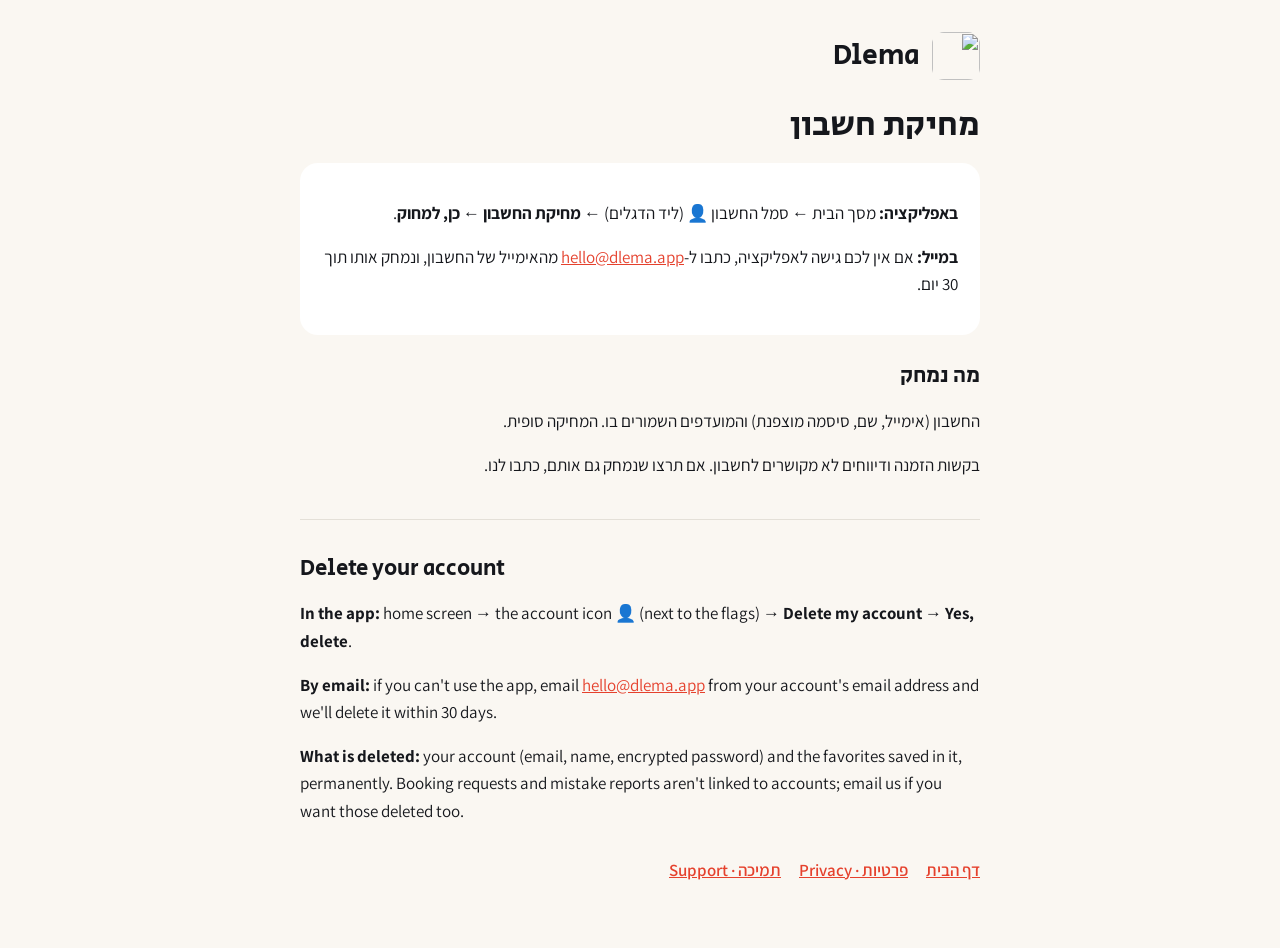
==== delete-account.html @ ca76a52c "Accounts: privacy policy update and account deletion page Co-Authored-By: Claude Opus 5.5 <noreply@a" ====
<!doctype html><html lang="he" dir="rtl"><head><meta charset="utf-8"><meta name="viewport" content="width=device-width, initial-scale=1"><link rel="icon" href="favicon.png"><link rel="preconnect" href="https://fonts.googleapis.com"><link href="https://fonts.googleapis.com/css2?family=Assistant:wght@400;600;700&family=Secular+One&display=swap" rel="stylesheet"><link rel="stylesheet" href="style.css"><title>Dlema – מחיקת חשבון</title></head><body><main>
<header><img src="icon.png" alt=""><a href="/">Dlema</a></header>
<h1>מחיקת חשבון</h1>
<div class="card">
<p><b>באפליקציה:</b> מסך הבית ← סמל החשבון 👤 (ליד הדגלים) ← <b>מחיקת החשבון</b> ← <b>כן, למחוק</b>.</p>
<p><b>במייל:</b> אם אין לכם גישה לאפליקציה, כתבו ל-<a href="mailto:hello@dlema.app">hello@dlema.app</a> מהאימייל של החשבון, ונמחק אותו תוך 30 יום.</p>
</div>
<h2>מה נמחק</h2>
<p>החשבון (אימייל, שם, סיסמה מוצפנת) והמועדפים השמורים בו. המחיקה סופית.</p>
<p>בקשות הזמנה ודיווחים לא מקושרים לחשבון. אם תרצו שנמחק גם אותם, כתבו לנו.</p>
<div class="lang" dir="ltr">
<h2>Delete your account</h2>
<p><b>In the app:</b> home screen → the account icon 👤 (next to the flags) → <b>Delete my account</b> → <b>Yes, delete</b>.</p>
<p><b>By email:</b> if you can't use the app, email <a href="mailto:hello@dlema.app">hello@dlema.app</a> from your account's email address and we'll delete it within 30 days.</p>
<p><b>What is deleted:</b> your account (email, name, encrypted password) and the favorites saved in it, permanently. Booking requests and mistake reports aren't linked to accounts; email us if you want those deleted too.</p>
</div>
<nav><a href="/">דף הבית</a><a href="privacy.html">פרטיות · Privacy</a><a href="support.html">תמיכה · Support</a></nav>
</main></body></html>
---- style.css ----
:root { --red:#E5412D; --text:#15171C; --muted:#6B7079; --bg:#FAF7F2; --card:#fff; }
* { box-sizing:border-box; }
body { margin:0; background:var(--bg); color:var(--text); font-family:'Assistant',Arial,sans-serif; font-size:17px; line-height:1.6; }
main { max-width:720px; margin:0 auto; padding:32px 20px 64px; }
header { display:flex; align-items:center; gap:12px; margin-bottom:24px; }
header img { width:48px; height:48px; border-radius:12px; }
header a { text-decoration:none; color:var(--text); font-family:'Secular One',Arial,sans-serif; font-size:28px; }
h1, h2 { font-family:'Secular One',Arial,sans-serif; font-weight:400; line-height:1.25; }
h1 { font-size:34px; margin:8px 0 12px; }
h2 { font-size:22px; margin:28px 0 6px; }
a { color:var(--red); }
.card { background:var(--card); border-radius:18px; padding:20px 22px; margin:16px 0; }
.muted { color:var(--muted); font-size:15px; }
nav { display:flex; gap:18px; flex-wrap:wrap; margin-top:32px; font-weight:600; }
.lang { border-top:1px solid #e4e0d8; margin-top:40px; padding-top:8px; }
[dir=ltr] { text-align:left; }
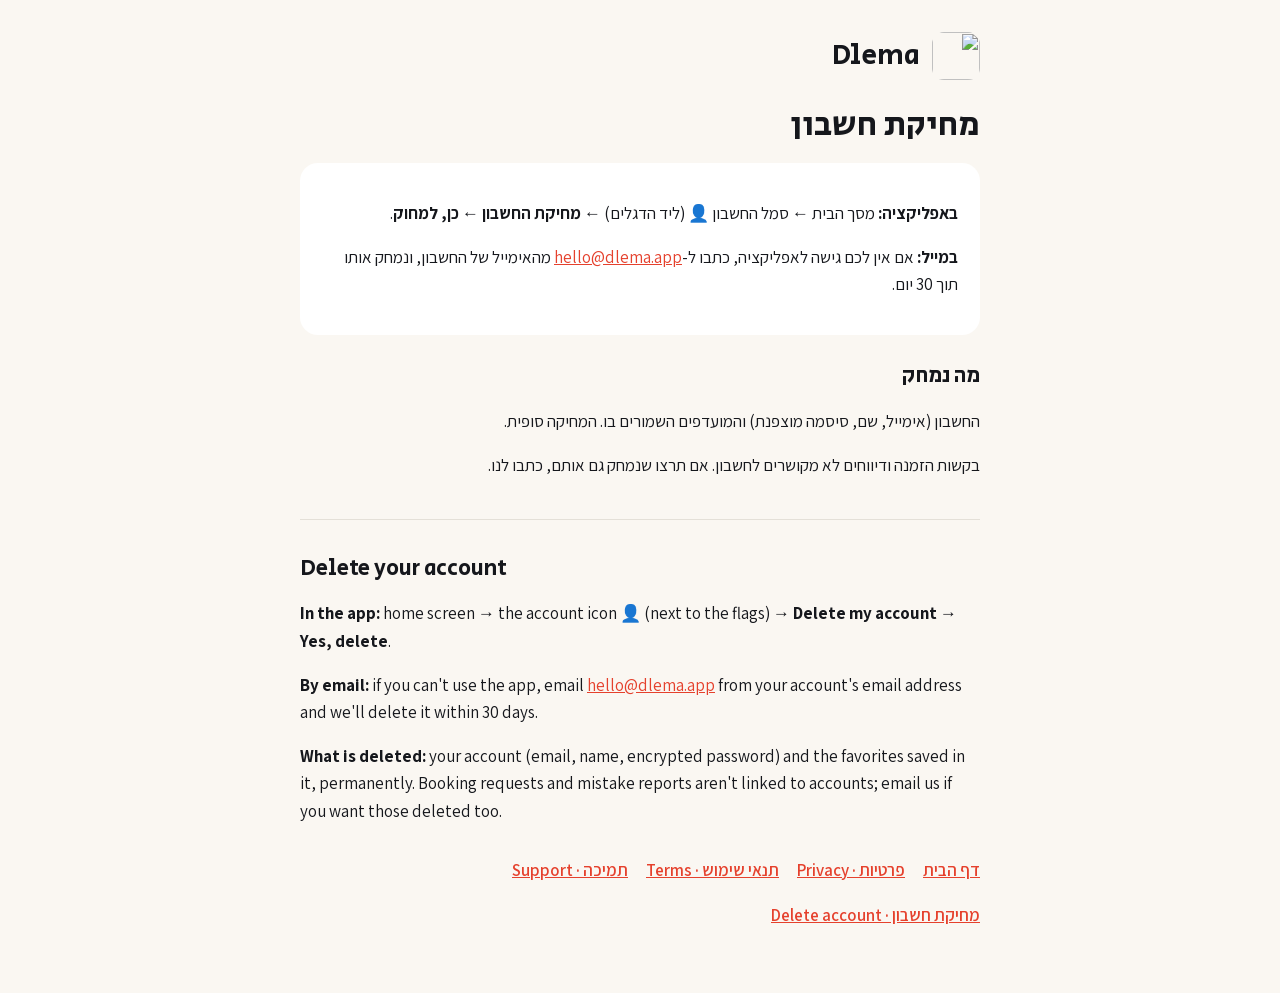
==== commit 4fbcfb38: "Full privacy policy and terms of use (Hebrew + English), fonts hosted on our site, footer links Co-A" ====
--- a/delete-account.html
+++ b/delete-account.html
@@ -1,4 +1,4 @@
-<!doctype html><html lang="he" dir="rtl"><head><meta charset="utf-8"><meta name="viewport" content="width=device-width, initial-scale=1"><link rel="icon" href="favicon.png"><link rel="preconnect" href="https://fonts.googleapis.com"><link href="https://fonts.googleapis.com/css2?family=Assistant:wght@400;600;700&family=Secular+One&display=swap" rel="stylesheet"><link rel="stylesheet" href="style.css"><title>Dlema – מחיקת חשבון</title></head><body><main>
+<!doctype html><html lang="he" dir="rtl"><head><meta charset="utf-8"><meta name="viewport" content="width=device-width, initial-scale=1"><link rel="icon" href="favicon.png"><link rel="stylesheet" href="/fonts/fonts.css"><link rel="stylesheet" href="style.css"><title>Dlema – מחיקת חשבון</title></head><body><main>
 <header><img src="icon.png" alt=""><a href="/">Dlema</a></header>
 <h1>מחיקת חשבון</h1>
 <div class="card">
@@ -14,5 +14,5 @@
 <p><b>By email:</b> if you can't use the app, email <a href="mailto:hello@dlema.app">hello@dlema.app</a> from your account's email address and we'll delete it within 30 days.</p>
 <p><b>What is deleted:</b> your account (email, name, encrypted password) and the favorites saved in it, permanently. Booking requests and mistake reports aren't linked to accounts; email us if you want those deleted too.</p>
 </div>
-<nav><a href="/">דף הבית</a><a href="privacy.html">פרטיות · Privacy</a><a href="support.html">תמיכה · Support</a></nav>
+<nav><a href="/">דף הבית</a><a href="/privacy">פרטיות · Privacy</a><a href="/terms">תנאי שימוש · Terms</a><a href="/support">תמיכה · Support</a><a href="/delete-account">מחיקת חשבון · Delete account</a></nav>
 </main></body></html>
--- a/fonts/fonts.css
+++ b/fonts/fonts.css
@@ -0,0 +1,17 @@
+/* Assistant + Secular One (SIL Open Font License), kept on our own site so visitors' IPs don't go to Google */
+@font-face { font-family: 'Assistant'; font-style: normal; font-weight: 400; font-display: swap;
+  src: url('Assistant-400-hebrew.woff2') format('woff2'); unicode-range: U+0307-0308, U+0590-05FF, U+200C-2010, U+20AA, U+25CC, U+FB1D-FB4F; }
+@font-face { font-family: 'Assistant'; font-style: normal; font-weight: 400; font-display: swap;
+  src: url('Assistant-400-latin.woff2') format('woff2'); unicode-range: U+0000-00FF, U+0131, U+0152-0153, U+02BB-02BC, U+02C6, U+02DA, U+02DC, U+0304, U+0308, U+0329, U+2000-206F, U+20AC, U+2122, U+2191, U+2193, U+2212, U+2215, U+FEFF, U+FFFD; }
+@font-face { font-family: 'Assistant'; font-style: normal; font-weight: 600; font-display: swap;
+  src: url('Assistant-600-hebrew.woff2') format('woff2'); unicode-range: U+0307-0308, U+0590-05FF, U+200C-2010, U+20AA, U+25CC, U+FB1D-FB4F; }
+@font-face { font-family: 'Assistant'; font-style: normal; font-weight: 600; font-display: swap;
+  src: url('Assistant-600-latin.woff2') format('woff2'); unicode-range: U+0000-00FF, U+0131, U+0152-0153, U+02BB-02BC, U+02C6, U+02DA, U+02DC, U+0304, U+0308, U+0329, U+2000-206F, U+20AC, U+2122, U+2191, U+2193, U+2212, U+2215, U+FEFF, U+FFFD; }
+@font-face { font-family: 'Assistant'; font-style: normal; font-weight: 700; font-display: swap;
+  src: url('Assistant-700-hebrew.woff2') format('woff2'); unicode-range: U+0307-0308, U+0590-05FF, U+200C-2010, U+20AA, U+25CC, U+FB1D-FB4F; }
+@font-face { font-family: 'Assistant'; font-style: normal; font-weight: 700; font-display: swap;
+  src: url('Assistant-700-latin.woff2') format('woff2'); unicode-range: U+0000-00FF, U+0131, U+0152-0153, U+02BB-02BC, U+02C6, U+02DA, U+02DC, U+0304, U+0308, U+0329, U+2000-206F, U+20AC, U+2122, U+2191, U+2193, U+2212, U+2215, U+FEFF, U+FFFD; }
+@font-face { font-family: 'Secular One'; font-style: normal; font-weight: 400; font-display: swap;
+  src: url('SecularOne-400-hebrew.woff2') format('woff2'); unicode-range: U+0307-0308, U+0590-05FF, U+200C-2010, U+20AA, U+25CC, U+FB1D-FB4F; }
+@font-face { font-family: 'Secular One'; font-style: normal; font-weight: 400; font-display: swap;
+  src: url('SecularOne-400-latin.woff2') format('woff2'); unicode-range: U+0000-00FF, U+0131, U+0152-0153, U+02BB-02BC, U+02C6, U+02DA, U+02DC, U+0304, U+0308, U+0329, U+2000-206F, U+20AC, U+2122, U+2191, U+2193, U+2212, U+2215, U+FEFF, U+FFFD; }
--- a/style.css
+++ b/style.css
@@ -14,3 +14,8 @@
 nav { display:flex; gap:18px; flex-wrap:wrap; margin-top:32px; font-weight:600; }
 .lang { border-top:1px solid #e4e0d8; margin-top:40px; padding-top:8px; }
 [dir=ltr] { text-align:left; }
+ul { padding-inline-start: 22px; }
+li { margin: 4px 0; }
+table { border-collapse: collapse; width: 100%; margin: 8px 0; background: var(--card); border-radius: 12px; overflow: hidden; }
+th, td { padding: 8px 12px; border-bottom: 1px solid #ece8e0; vertical-align: top; }
+th { text-align: start; font-weight: 700; }
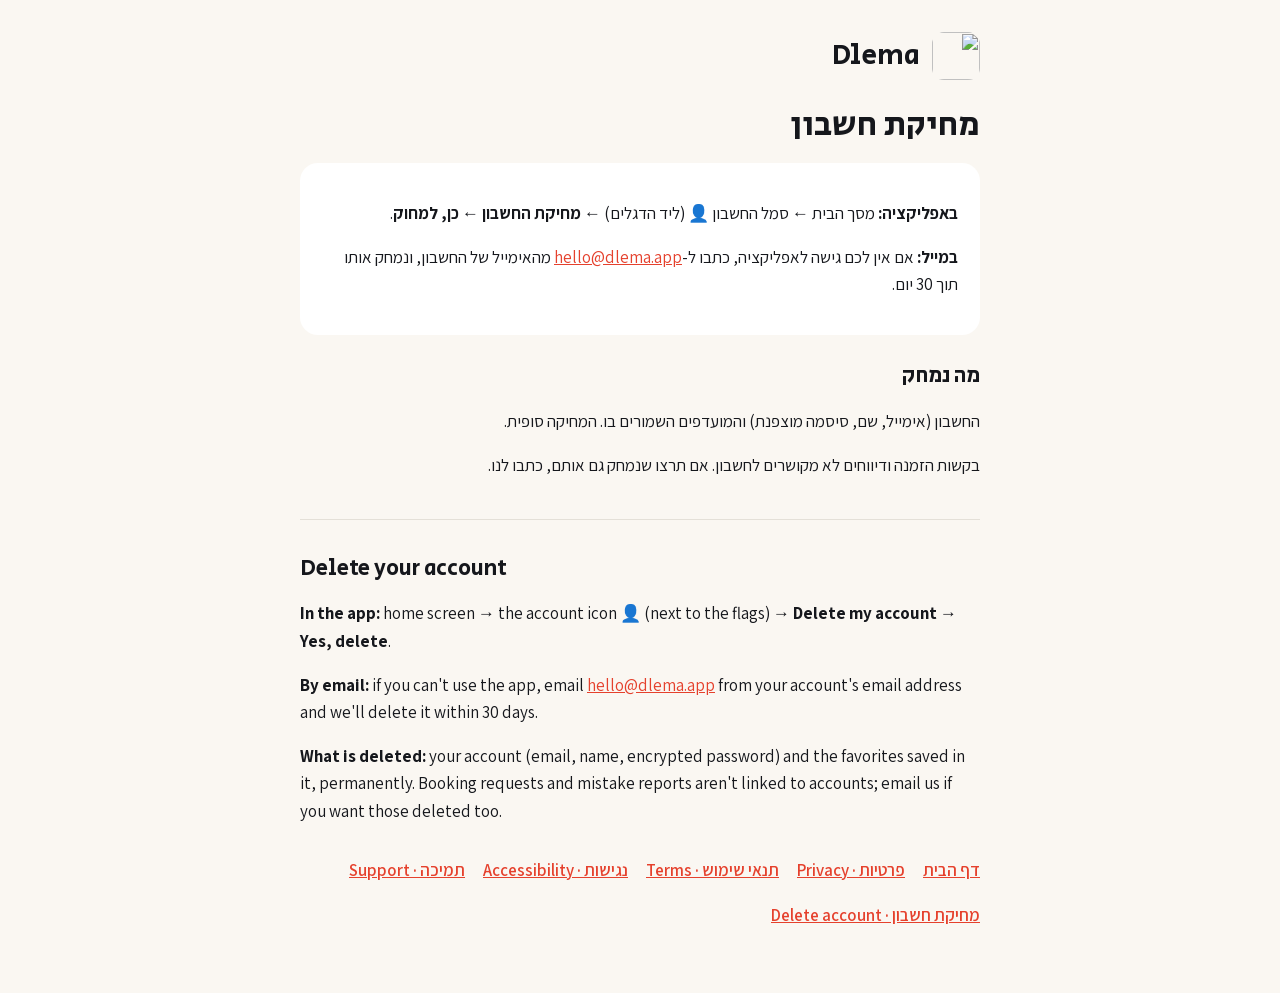
==== commit 83ac48ad: "Accessibility statement page (Hebrew + English) and menu link on every page Co-Authored-By: Claude O" ====
--- a/delete-account.html
+++ b/delete-account.html
@@ -14,5 +14,5 @@
 <p><b>By email:</b> if you can't use the app, email <a href="mailto:hello@dlema.app">hello@dlema.app</a> from your account's email address and we'll delete it within 30 days.</p>
 <p><b>What is deleted:</b> your account (email, name, encrypted password) and the favorites saved in it, permanently. Booking requests and mistake reports aren't linked to accounts; email us if you want those deleted too.</p>
 </div>
-<nav><a href="/">דף הבית</a><a href="/privacy">פרטיות · Privacy</a><a href="/terms">תנאי שימוש · Terms</a><a href="/support">תמיכה · Support</a><a href="/delete-account">מחיקת חשבון · Delete account</a></nav>
+<nav><a href="/">דף הבית</a><a href="/privacy">פרטיות · Privacy</a><a href="/terms">תנאי שימוש · Terms</a><a href="/accessibility">נגישות · Accessibility</a><a href="/support">תמיכה · Support</a><a href="/delete-account">מחיקת חשבון · Delete account</a></nav>
 </main></body></html>
